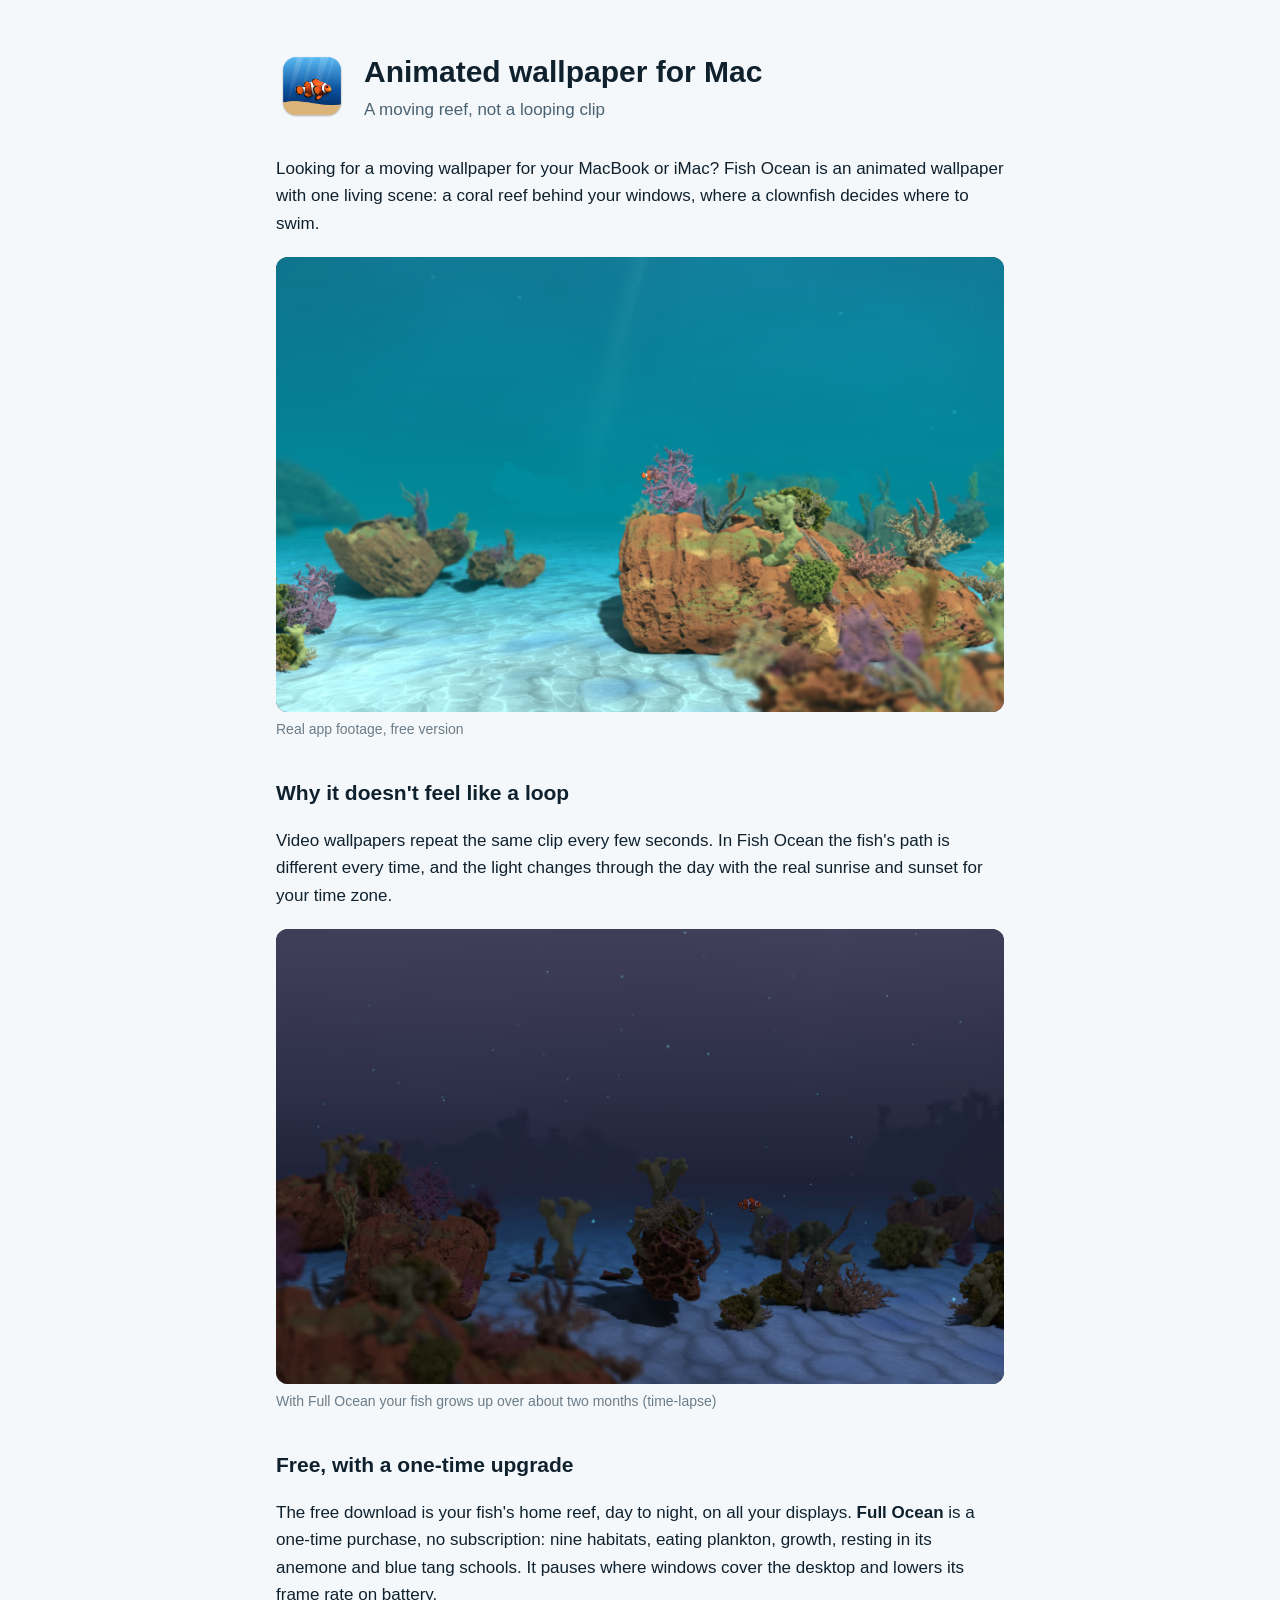
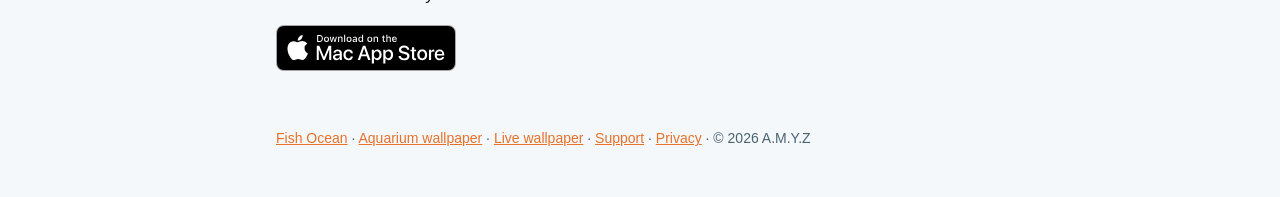
==== animated-wallpaper-mac.html @ f6069270 "Search pages (animated, dual monitor, aquarium screensaver) and per-page App Store campaign links (p" ====
<!doctype html><html lang="en"><head><meta charset="utf-8"><meta name="viewport" content="width=device-width,initial-scale=1">
<title>Animated wallpaper for Mac: a moving reef, free · Fish Ocean</title>
<meta name="description" content="A free animated wallpaper for Mac: a moving coral reef behind your windows, with a clownfish that decides where to swim and light that follows your day.">
<link rel="canonical" href="https://amityazdan.github.io/fishocean/animated-wallpaper-mac.html">
<link rel="stylesheet" href="style.css"><link rel="icon" href="icon.png">
<style>main{max-width:760px}figure{margin:20px 0}figure img,figure video{width:100%;height:auto;border-radius:12px;display:block;background:#0b3a4f}figcaption{font-size:14px;color:#6b7c88;margin-top:6px}.cta img{height:46px}table{border-collapse:collapse;width:100%;font-size:16px}td,th{padding:8px 10px;border-bottom:1px solid #8883;text-align:left;vertical-align:top}</style>
<script>document.addEventListener("DOMContentLoaded",function(){if(window.matchMedia&&matchMedia("(prefers-reduced-motion: reduce)").matches){document.querySelectorAll("video").forEach(function(v){v.removeAttribute("autoplay");v.pause();});}});</script>
</head><body><main>
<header><img src="icon.png" alt=""><div><h1>Animated wallpaper for Mac</h1><p class="sub">A moving reef, not a looping clip</p></div></header>
<p>Looking for a moving wallpaper for your MacBook or iMac? Fish Ocean is an animated wallpaper with one living scene: a coral reef behind your windows, where a clownfish decides where to swim.</p>
<figure><video src="img/hero.mp4" poster="img/hero-poster.jpg" autoplay muted loop playsinline preload="metadata" aria-label="A clownfish swimming over its coral reef as an animated Mac wallpaper"></video><figcaption>Real app footage, free version</figcaption></figure>
<h2>Why it doesn't feel like a loop</h2>
<p>Video wallpapers repeat the same clip every few seconds. In Fish Ocean the fish's path is different every time, and the light changes through the day with the real sunrise and sunset for your time zone.</p>
<figure><video src="img/growth.mp4" poster="img/growth-poster.jpg" autoplay muted loop playsinline preload="metadata" aria-label="The clownfish growing up over about two months, sped up"></video><figcaption>With Full Ocean your fish grows up over about two months (time-lapse)</figcaption></figure>
<h2>Free, with a one-time upgrade</h2>
<p>The free download is your fish's home reef, day to night, on all your displays. <strong>Full Ocean</strong> is a one-time purchase, no subscription: nine habitats, eating plankton, growth, resting in its anemone and blue tang schools. It pauses where windows cover the desktop and lowers its frame rate on battery.</p>

<p class="cta"><a href="https://apps.apple.com/app/apple-store/id6816492901?pt=125300087&amp;ct=site-animated&amp;mt=8"><img src="img/badge-mac-black.svg" alt="Download on the Mac App Store"></a></p>

<footer><a href="index.html">Fish Ocean</a> · <a href="aquarium-wallpaper-mac.html">Aquarium wallpaper</a> · <a href="live-wallpaper-mac.html">Live wallpaper</a> · <a href="support.html">Support</a> · <a href="privacy.html">Privacy</a> · © 2026 A.M.Y.Z</footer>
</main></body></html>
---- style.css ----
:root{--bg:#f4f8fb;--fg:#10212e;--muted:#4b6272;--accent:#e8712a;--card:#fff}
@media (prefers-color-scheme:dark){:root{--bg:#07131c;--fg:#e6f0f6;--muted:#9bb3c2;--card:#0e2230}}
*{box-sizing:border-box}body{margin:0;background:var(--bg);color:var(--fg);font:17px/1.6 -apple-system,BlinkMacSystemFont,"Helvetica Neue",sans-serif}
main{max-width:720px;margin:0 auto;padding:48px 16px}
header{display:flex;gap:16px;align-items:center;margin-bottom:32px}header img{width:72px;height:72px}
h1{margin:0;font-size:30px}h2{margin-top:36px;font-size:21px}.sub{color:var(--muted);margin:0}
a{color:var(--accent)}.card{background:var(--card);border-radius:14px;padding:20px 24px;margin:16px 0}
footer{margin-top:48px;color:var(--muted);font-size:14px}
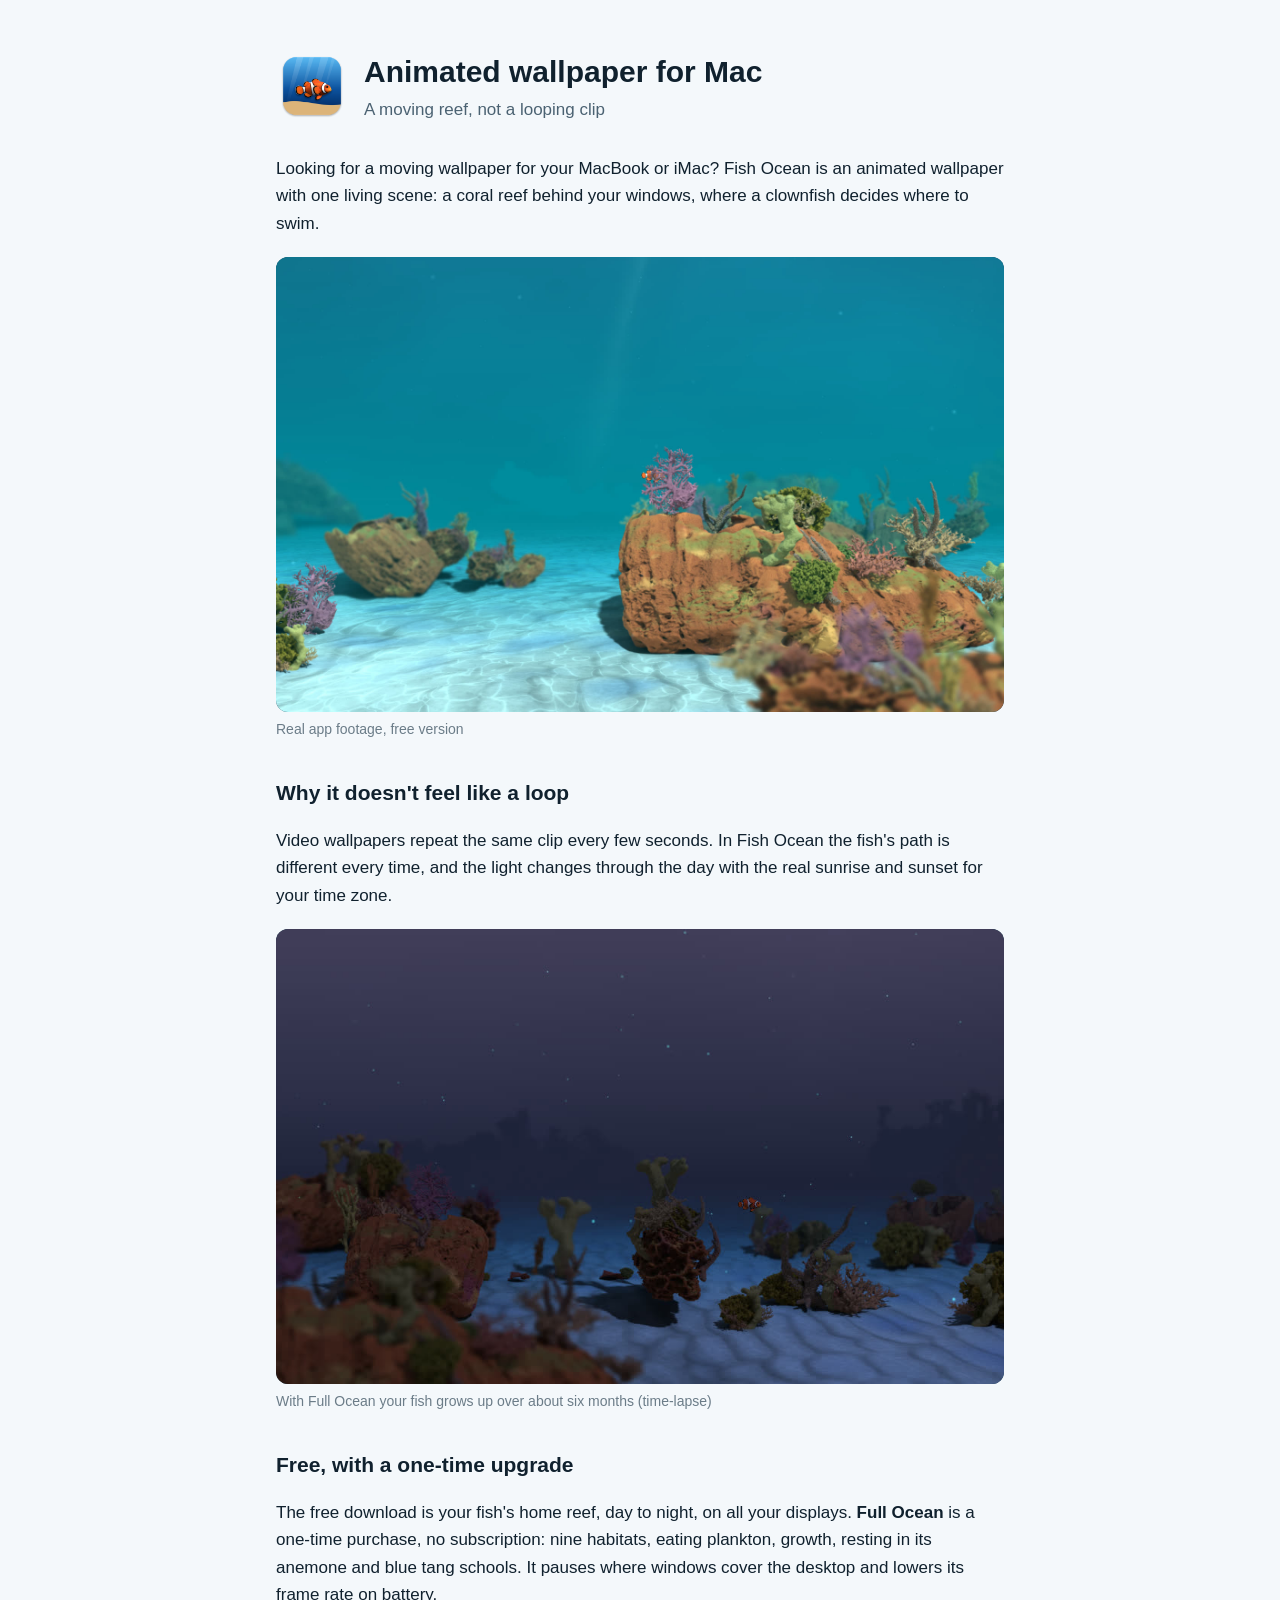
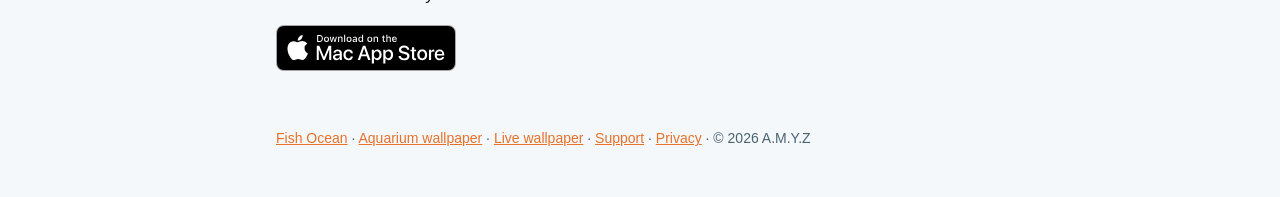
==== commit 2a381477: "Site: the fish grows over about six months (Mac 1.4.2 / Windows 1.0.3 and later)" ====
--- a/animated-wallpaper-mac.html
+++ b/animated-wallpaper-mac.html
@@ -11,7 +11,7 @@
 <figure><video src="img/hero.mp4" poster="img/hero-poster.jpg" autoplay muted loop playsinline preload="metadata" aria-label="A clownfish swimming over its coral reef as an animated Mac wallpaper"></video><figcaption>Real app footage, free version</figcaption></figure>
 <h2>Why it doesn't feel like a loop</h2>
 <p>Video wallpapers repeat the same clip every few seconds. In Fish Ocean the fish's path is different every time, and the light changes through the day with the real sunrise and sunset for your time zone.</p>
-<figure><video src="img/growth.mp4" poster="img/growth-poster.jpg" autoplay muted loop playsinline preload="metadata" aria-label="The clownfish growing up over about two months, sped up"></video><figcaption>With Full Ocean your fish grows up over about two months (time-lapse)</figcaption></figure>
+<figure><video src="img/growth.mp4" poster="img/growth-poster.jpg" autoplay muted loop playsinline preload="metadata" aria-label="The clownfish growing up over about six months, sped up"></video><figcaption>With Full Ocean your fish grows up over about six months (time-lapse)</figcaption></figure>
 <h2>Free, with a one-time upgrade</h2>
 <p>The free download is your fish's home reef, day to night, on all your displays. <strong>Full Ocean</strong> is a one-time purchase, no subscription: nine habitats, eating plankton, growth, resting in its anemone and blue tang schools. It pauses where windows cover the desktop and lowers its frame rate on battery.</p>
 
